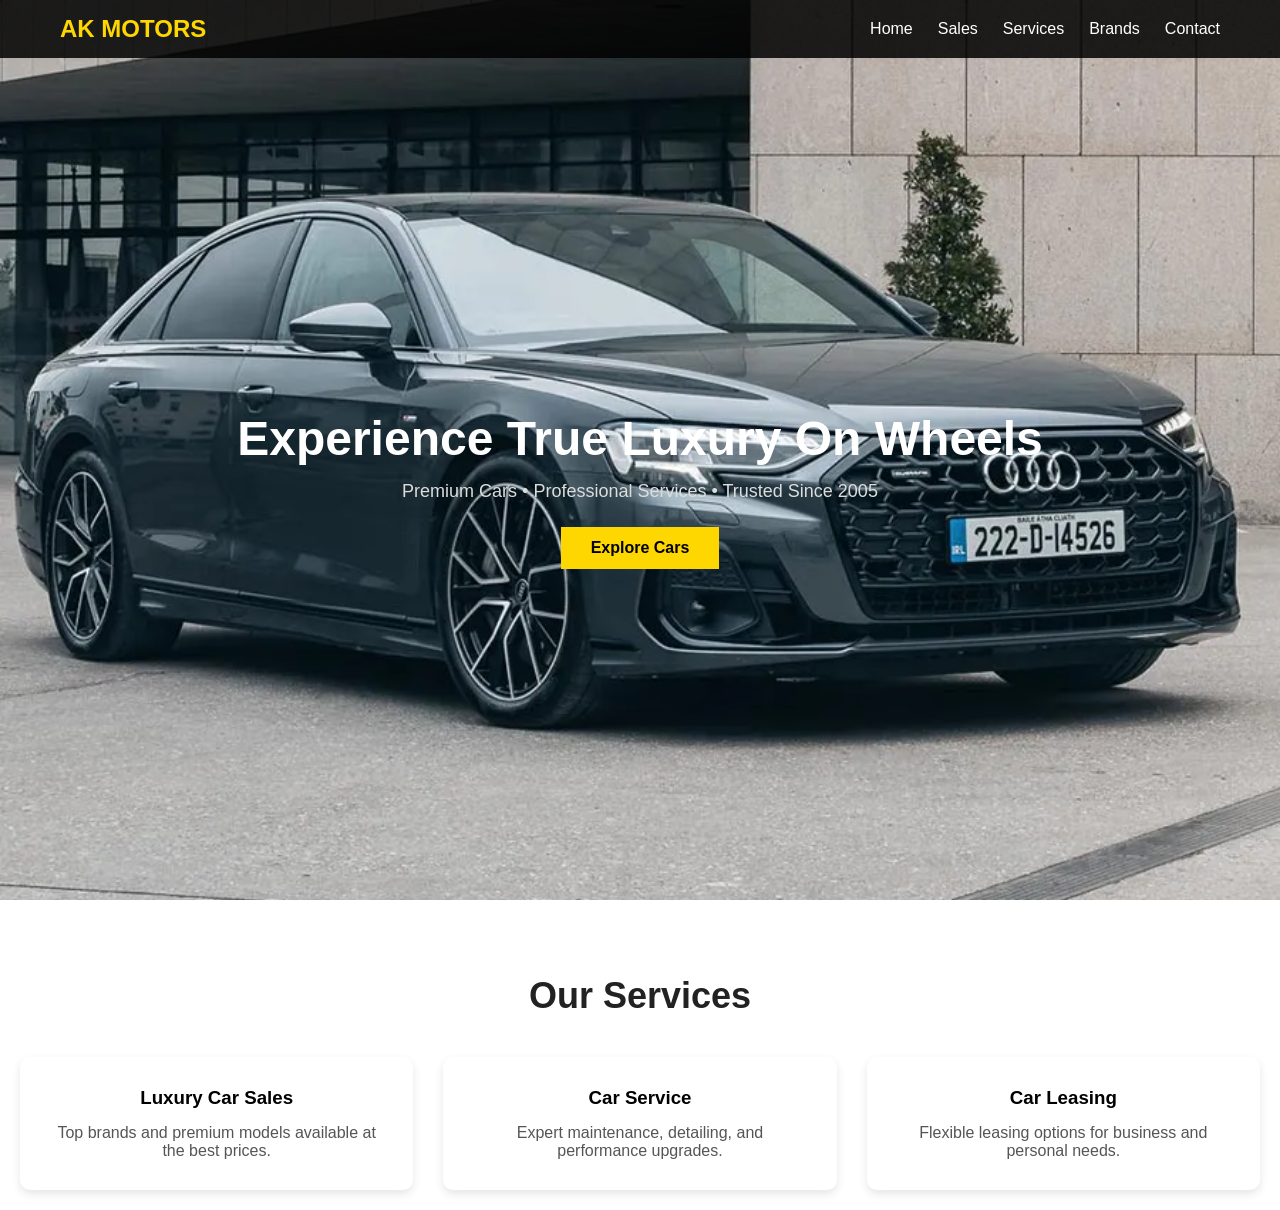
==== index.html @ cb4d9999 "demo" ====
<!DOCTYPE html>
<html lang="en">

<head>
   <meta charset="UTF-8">
   <meta name="viewport" content="width=device-width, initial-scale=1.0">
   <title>AK MOTORS</title>
   <link rel="stylesheet" href="file.css">
</head>

<body class="image1">
   <!--  FIXED NAVBAR -->
   <div class="navbar">
      <div class="logo">AK MOTORS</div>

      <ul>
         <li><a href="http://127.0.0.1:5500/file.html">Home</a></li>
         <li><a href="http://127.0.0.1:5500/sales.html">Sales</a></li>
         <li><a href="http://127.0.0.1:5500/services.html#">Services</a></li>
         <li><a href="http://127.0.0.1:5500/brand.html">Brands</a></li>
         <li><a href="http://127.0.0.1:5500/contact.html">Contact</a></li>
      </ul>
   </div>
   <div class="hero">
      <div>
         <h2>Experience True Luxury On Wheels</h2>
         <p>Premium Cars • Professional Services • Trusted Since 2005</p>
         <button>Explore Cars</button>
      </div>
   </div>

   <div class="background-opacity">
   <div class="services" id="services">
      <h2>Our Services</h2>
      <div class="service-boxes">
         <div class="box">
            <h3>Luxury Car Sales</h3>
            <p>Top brands and premium models available at the best prices.</p>
         </div>
         <div class="box">
            <h3>Car Service</h3>
            <p>Expert maintenance, detailing, and performance upgrades.</p>
         </div>
         <div class="box">
            <h3>Car Leasing</h3>
            <p>Flexible leasing options for business and personal needs.</p>
         </div>
      </div>
      </div>
   </div>



</body>

</html>
---- file.css ----
* {
    margin: 0;
    padding: 0;
    box-sizing: border-box;
    font-family: Arial, Helvetica, sans-serif;
}

/* BODY BACKGROUND */
body.image1 {
    background: url("car-bg.jpg") no-repeat center center/cover;
    min-height: 100vh;
}

/*-- NAVBAR --*/
.navbar {
    position: fixed;
    top: 0;
    width: 100%;
    background: rgba(0, 0, 0, 0.85);
    display: flex;
    justify-content: space-between;
    align-items: center;
    padding: 15px 60px;
    z-index: 1000;
}

.logo {
    color: gold;
    font-size: 24px;
    font-weight: bold;
}

.navbar ul {
    list-style: none;
    display: flex;
}

.navbar ul li {
    margin-left: 25px;
}

.navbar ul li a {
    text-decoration: none;
    color: white;
    font-size: 16px;
    transition: color 0.3s;
}

.navbar ul li a:hover {
    color: gold;
}

/*-- HERO SECtion-- */
.hero {
    height: 100vh;
    display: flex;
    align-items: center;
    justify-content: center;
    text-align: center;
    background-image:url(car3.webp);
    background-repeat:no-repeat;
    background-size: cover;
    padding-top: 80px;
}

.hero h2 {
    color: white;
    font-size: 48px;
    margin-bottom: 15px;
}

.hero p {
    color: #ddd;
    font-size: 18px;
    margin-bottom: 25px;
}

.hero button {
    padding: 12px 30px;
    font-size: 16px;
    background: gold;
    border: none;
    cursor: pointer;
    font-weight: bold;
    transition: background 0.3s;
}

.hero button:hover {
    background: #d4af37;
}

/* -- SERVICES SECTION -- */
.services {
    padding: 80px 60px;
    text-align: center;
}

.services h2 {
    font-size: 36px;
    margin-bottom: 40px;
    color: #222;
}

.service-boxes {
    display: grid;
    grid-template-columns: repeat(3, 1fr);
    gap: 30px;
}
.box {
    background: white;
    padding: 30px;
    border-radius: 10px;
    box-shadow: 0 4px 10px rgba(0, 0, 0, 0.1);
    transition: transform 0.3s;
}

.box:hover {
    transform: translateY(-10px);
    cursor: pointer;
    background-color:gold;
}

.box h3 {
    color: #000;
    margin-bottom: 15px;
}

.box p {
    color: #555;
}

/*-- RESPONSIVE -- */
@media (max-width: 768px) {
    .navbar {
        flex-direction: column;
        padding: 15px;
    }

    .navbar ul {
        flex-direction: column;
        margin-top: 10px;
    }

    .navbar ul li {
        margin: 10px 0;
    }

    .hero h2 {
        font-size: 32px;
    }

    .service-boxes {
        grid-template-columns: 1fr;
    }
}
/*-- SALES PAGE BACKGROUND -- */
body.image2 {
    background-image:url(car1.webp);
    background-repeat: no-repeat;
    background-size: cover;
    background-attachment: fixed;
    min-height: 100vh;
}

/* -- PAGE HEADING --*/
.heading0 {
    margin-top: 90px; 
    text-align: center;
    color: gold;
    font-size: 22px;
    padding: 20px;
    background: #000;
    letter-spacing: 1px;
}

/* -- CAR SECTION -- */
.car-section {
    margin-top:4%;
    padding: 60px;
    
}

.car-section h2 {
    text-align: center;
    font-size: 36px;
    margin-bottom: 40px;
    color: gold;
}

/*-- GRID -- */
.car-grid {
    display: grid;
    grid-template-columns: repeat(4, 1fr);
    gap: 30px;
}

/*-- CAR CARD-- */
.car-card {
    background: white;
    border-radius: 12px;
    overflow: hidden;
    box-shadow: 0 6px 15px rgba(0, 0, 0, 0.15);
    transition: transform 0.3s, box-shadow 0.3s;
}

.car-card:hover {
    transform: translateY(-10px);
    box-shadow: 0 10px 25px rgba(0, 0, 0, 0.25);
}

/*-- CAR IMAGE -- */
.car-card img {
    width: 100%;
    height: 200px;
    object-fit: cover;
}

/*-- CAR INFO-- */
.car-info {
    padding: 20px;
    text-align: center;
}

.car-info h3 {
    font-size: 20px;
    margin-bottom: 10px;
    color: #000;
}

.price {
    font-size: 18px;
    color: #b8860b;
    font-weight: bold;
    margin-bottom: 15px;
}

/*-- BUTTON-- */
.btn {
    display: inline-block;
    padding: 10px 22px;
    background: gold;
    color: black;
    text-decoration: none;
    font-weight: bold;
    border-radius: 25px;
    transition: background 0.3s, transform 0.2s;
}

.btn:hover {
    background: #d4af37;
    transform: scale(1.05);
}

/*-- RESPONSIVE-- */
@media (max-width: 1200px) {
    .car-grid {
        grid-template-columns: repeat(3, 1fr);
    }
}

@media (max-width: 900px) {
    .car-grid {
        grid-template-columns: repeat(2, 1fr);
    }
}

@media (max-width: 600px) {
    .car-section {
        padding: 30px 15px;
    }

    .car-grid {
        grid-template-columns: 1fr;
    }

    .heading0 {
        font-size: 18px;
    }
}
/* -- SERVICE PAGE BODY-- */
.service-body {
    opacity:1;  
}

/* -- SERVICE HERO --*/
.services {
    margin-top: 55px; 
    background-image:url(detailing.jpg);
    background-repeat: no-repeat;
    background-attachment:fixed;
    background-size:cover;
    flex-direction: column;
    justify-content: center;
    align-items: center;
    text-align: center;
    padding: 20px;
}

.service-body .hero h1 {
    color: gold;
    font-size: 48px;
    margin-bottom: 15px;
    padding:20px;
}

.service-body .hero p {
    font-size: 18px;
    max-width: 700px;
}

/* --SERVICES SECTION -- */
.service-body .services {
    padding: 80px 60px;
    text-align: center;
}

.service-body .services h2 {
    font-size: 36px;
    margin-top: 30%;
    color:goldenrod;
}

/* -- SERVICE GRID-- */
.service-body .services {
    display: grid;
    grid-template-columns: repeat(2, 1fr);
    gap: 30px;
}

/* -- SERVICE BOX --*/
.service-box {
    background: #fff;
    padding: 25px;
    border-radius: 15px;
    box-shadow: 0 6px 18px rgba(0,0,0,0.15);
    transition: transform 0.3s, box-shadow 0.3s;
}

.service-box:hover {
    transform: translateY(-12px);
    box-shadow: 0 12px 30px rgba(0,0,0,0.25);
}

/* -- SERVICE IMAGE -- */
.service-box img {
    width: 100%;
    height: 200px;
    object-fit: cover;
    border-radius: 10px;
    margin-bottom: 20px;
}

/*-- SERVICE TEXT--*/
.service-box h3 {
    font-size: 20px;
    margin-bottom: 12px;
    color: #000;
}

.service-box p {
    font-size: 15px;
    color: #555;
    line-height: 1.6;
}

/* --RESPONSIVE -- */
@media (max-width: 1200px) {
    .service-body .services {
        grid-template-columns: repeat(3, 1fr);
    }
}

@media (max-width: 900px) {
    .service-body .hero h1 {
        font-size: 36px;
    }

    .service-body .services {
        grid-template-columns: repeat(2, 2fr);
    }
}

@media (max-width: 600px) {
    .service-body .services {
        grid-template-columns: 1fr;
        padding: 40px 20px;
    }

    .service-body .hero h1 {
        font-size: 28px;
    }
}
/* -- BRAND PAGE BACKGROUND-- */
body.image3 {
    background-image:url(car4.webp);
    background-size: cover;
    background-repeat: no-repeat;
    background-attachment: fixed;
}

/*-- BRAND SECTION --*/
.brands-section {
    margin-top: 60px; 
    padding: 70px 60px;
    text-align: center;
}

.brands-section h2 {
    font-size: 36px;
    margin-bottom: 50px;
    color:gold;
}

/*-- BRAND GRID -- */
.brand-container {
    display: grid;
    grid-template-columns: repeat(4, 1fr);
    gap: 30px;
}

/* -- BRAND CARD -- */
.brand-card {
    background: white;
    padding: 30px 25px;
    border-radius: 15px;
    box-shadow: 0 6px 18px rgba(0,0,0,0.15);
    transition: transform 0.3s, box-shadow 0.3s;
}

.brand-card:hover {
    transform: translateY(-12px);
    box-shadow: 0 12px 30px rgba(0,0,0,0.25);
}

/*--BRAND IMAGE-- */
.brand-card img {
    width: 120px;
    height: 120px;
    object-fit: contain;
    margin-bottom: 20px;
}

/*-- BRAND TEXT--*/
.brand-card h3 {
    font-size: 20px;
    margin-bottom: 12px;
    color: #000;
}

.brand-card p {
    font-size: 15px;
    color: #555;
    line-height: 1.6;
}

/* -- MID & END TEXT -- */
.midpoint {
    margin-top: 40px;
    font-size: xx-large;
    color:yellow;
}

.endpoint {
    margin-top: 30px;
    font-size: xx-large;
    color:yellow;
    font-style: italic;
}

/*-- RESPONSIVE --*/
@media (max-width: 1200px) {
    .brand-container {
        grid-template-columns: repeat(3, 1fr);
    }
}

@media (max-width: 900px) {
    .brand-container {
        grid-template-columns: repeat(2, 1fr);
    }

    .brands-section h2 {
        font-size: 30px;
    }
}

@media (max-width: 600px) {
    .brand-container {
        grid-template-columns: 1fr;
    }

    .brands-section {
        padding: 40px 20px;
    }
}
/*-- CONTACT PAGE BODY -- */


/* --CONTACT HERO -- */
.contact-hero {
    margin-top: 90px; 
    display: flex;
    flex-direction: column;
    justify-content: center;
    align-items: center;
    text-align: center;
    padding: 20px;
}

.contact-hero h1 {
    color: gold;
    font-size: 42px;
    margin-bottom: 10px;
}

.contact-hero p {
    color: #ddd;
    font-size: 18px;
}

/*-- CONTACT INFO -- */
.contact-info {
    padding: 70px 60px;
    background: #f5f5f5;
    text-align: center;
}

.contact-info h2 {
    font-size: 32px;
    margin-bottom: 30px;
    color: #222;
}

.info-box {
    max-width: 600px;
    margin: auto;
    background: #fff;
    padding: 30px;
    border-radius: 15px;
    box-shadow: 0 6px 18px rgba(0,0,0,0.15);
}

.info-box p {
    font-size: 16px;
    color: #444;
    margin-bottom: 12px;
}

/* -- MAP SECTION -- */
.map-section {
    padding: 50px 60px;
    background: #111;
    text-align: center;
}

.map-section h2 {
    color: gold;
    margin-bottom: 20px;
}

/*-- CONTACT FORM -- */
.contact-form-section {
    padding: 70px 60px;
    background: #f5f5f5;
    text-align: center;
}

.contact-form-section h2 {
    font-size: 32px;
    margin-bottom: 30px;
    color: #222;
}

.contact-form {
    max-width: 600px;
    margin: auto;
    display: flex;
    flex-direction: column;
    gap: 15px;
}

.contact-form input,
.contact-form textarea {
    padding: 14px;
    font-size: 15px;
    border-radius: 8px;
    border: 1px solid #ccc;
    outline: none;
}

.contact-form input:focus,
.contact-form textarea:focus {
    border-color: gold;
}

.contact-form button {
    padding: 14px;
    font-size: 16px;
    background: gold;
    border: none;
    cursor: pointer;
    font-weight: bold;
    border-radius: 30px;
    transition: background 0.3s, transform 0.2s;
}

.contact-form button:hover {
    background: #d4af37;
    transform: scale(1.05);
}

/* -- RESPONSIVE--*/
@media (max-width: 768px) {
    .contact-hero h1 {
        font-size: 30px;
    }

    .contact-info,
    .map-section,
    .contact-form-section {
        padding: 40px 20px;
    }
}
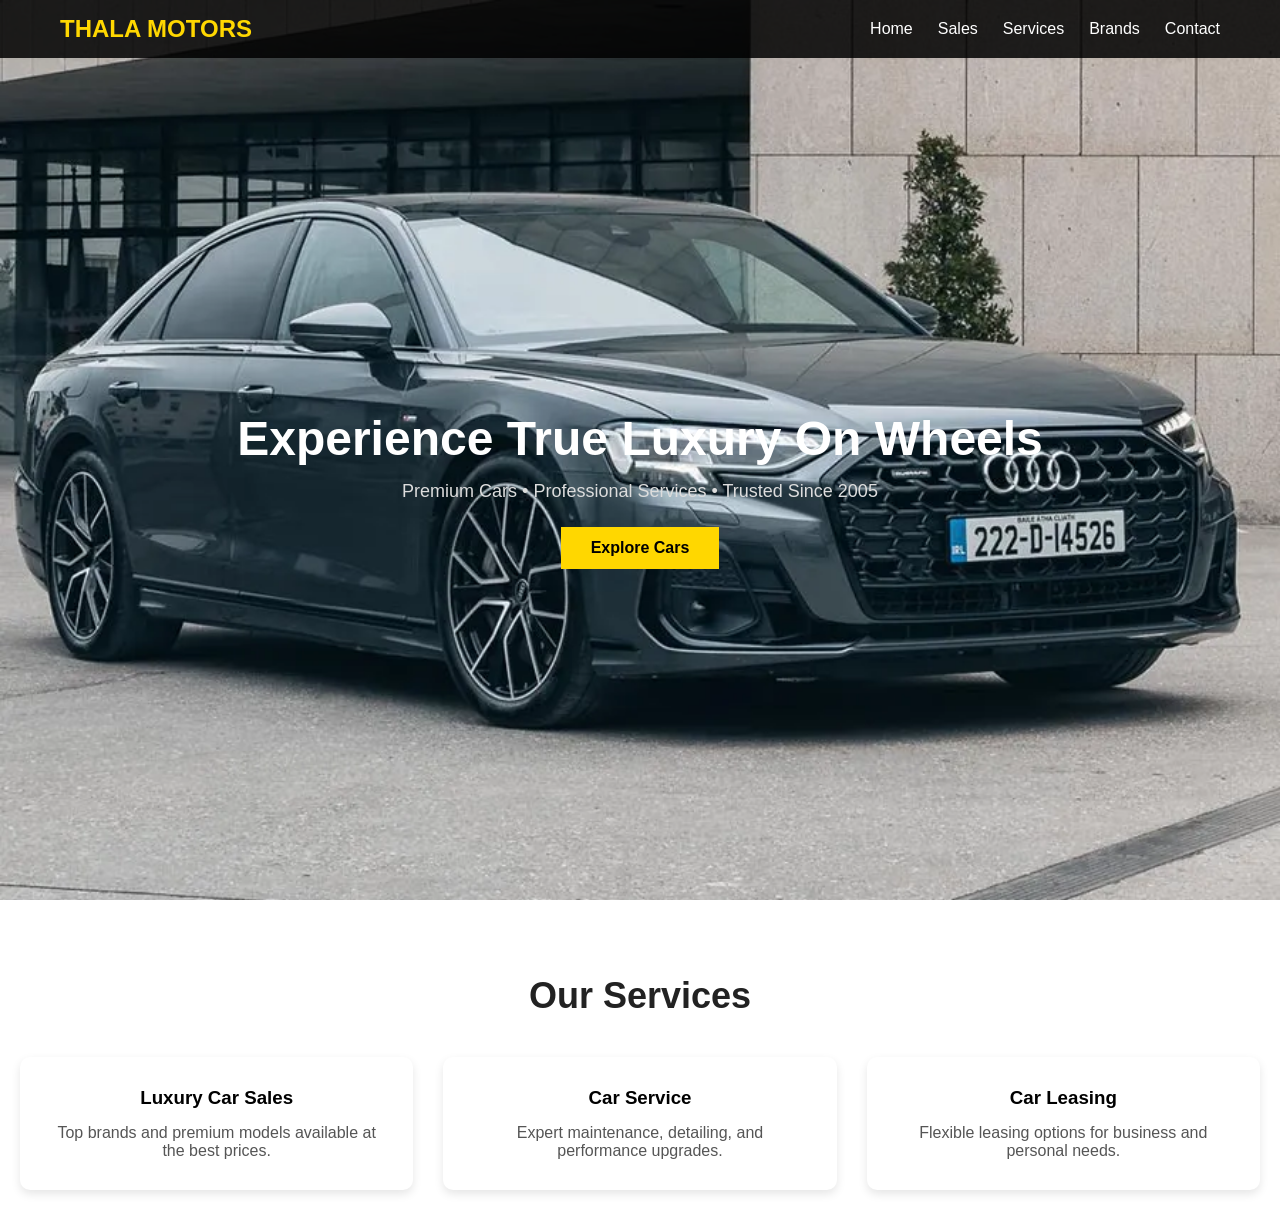
==== commit 949f0a51: "thala" ====
--- a/index.html
+++ b/index.html
@@ -11,7 +11,7 @@
 <body class="image1">
    <!--  FIXED NAVBAR -->
    <div class="navbar">
-      <div class="logo">AK MOTORS</div>
+      <div class="logo">THALA MOTORS</div>
 
       <ul>
          <li><a href="http://127.0.0.1:5500/file.html">Home</a></li>
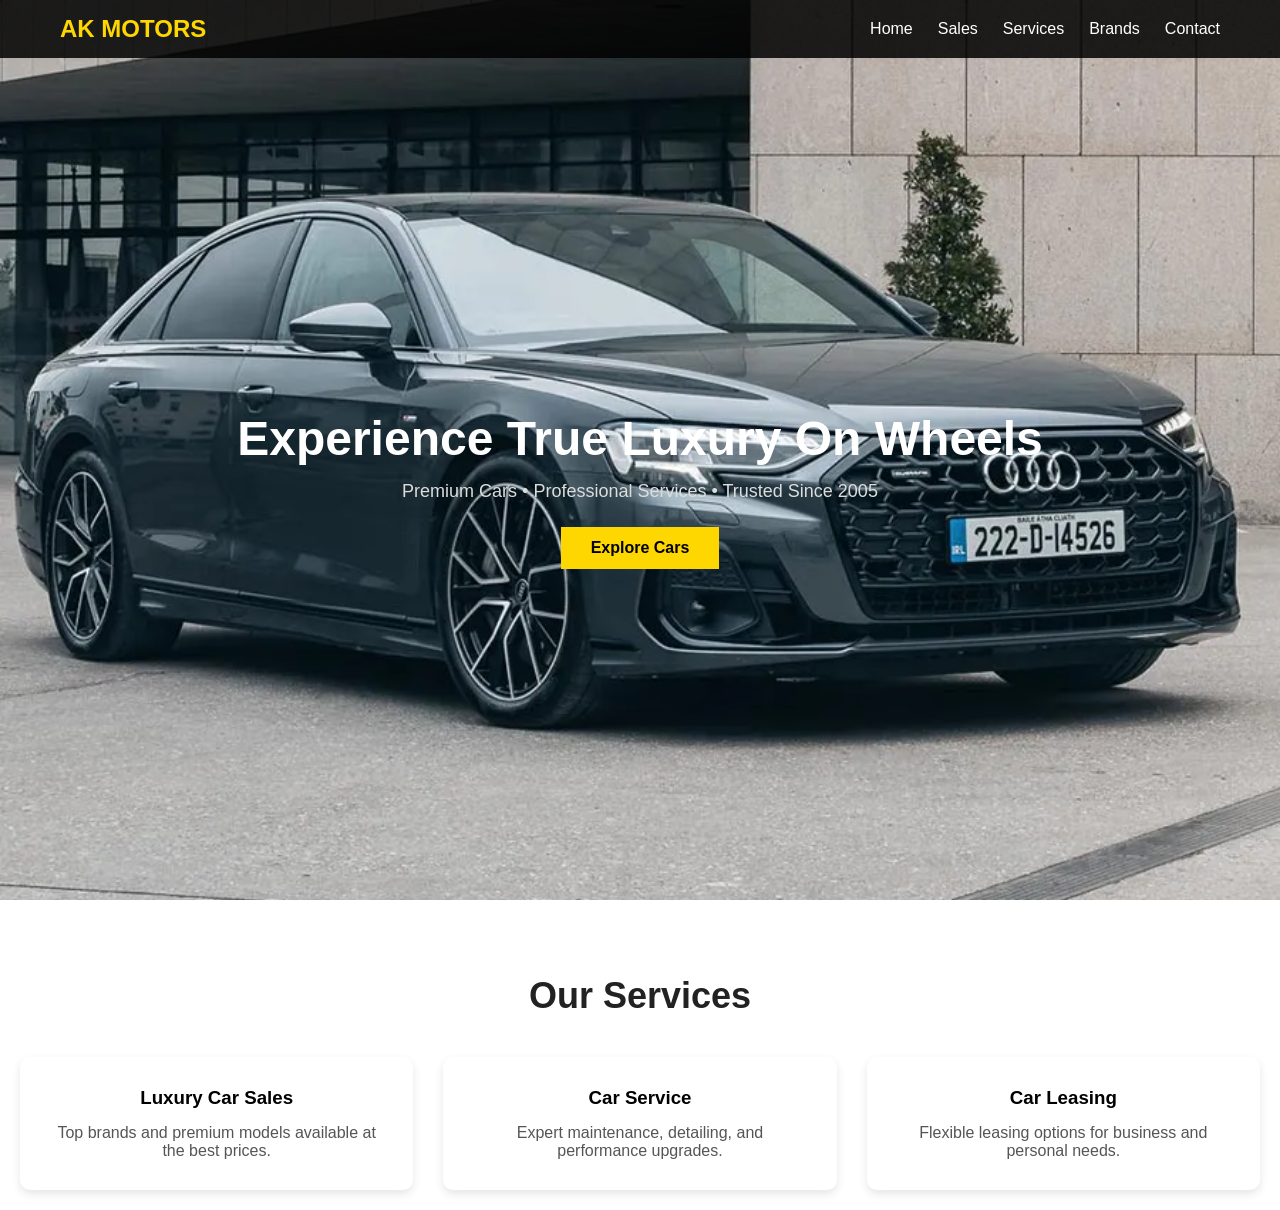
==== commit 10a27e15: "AK" ====
--- a/index.html
+++ b/index.html
@@ -11,7 +11,7 @@
 <body class="image1">
    <!--  FIXED NAVBAR -->
    <div class="navbar">
-      <div class="logo">THALA MOTORS</div>
+      <div class="logo">AK MOTORS</div>
 
       <ul>
          <li><a href="http://127.0.0.1:5500/file.html">Home</a></li>
